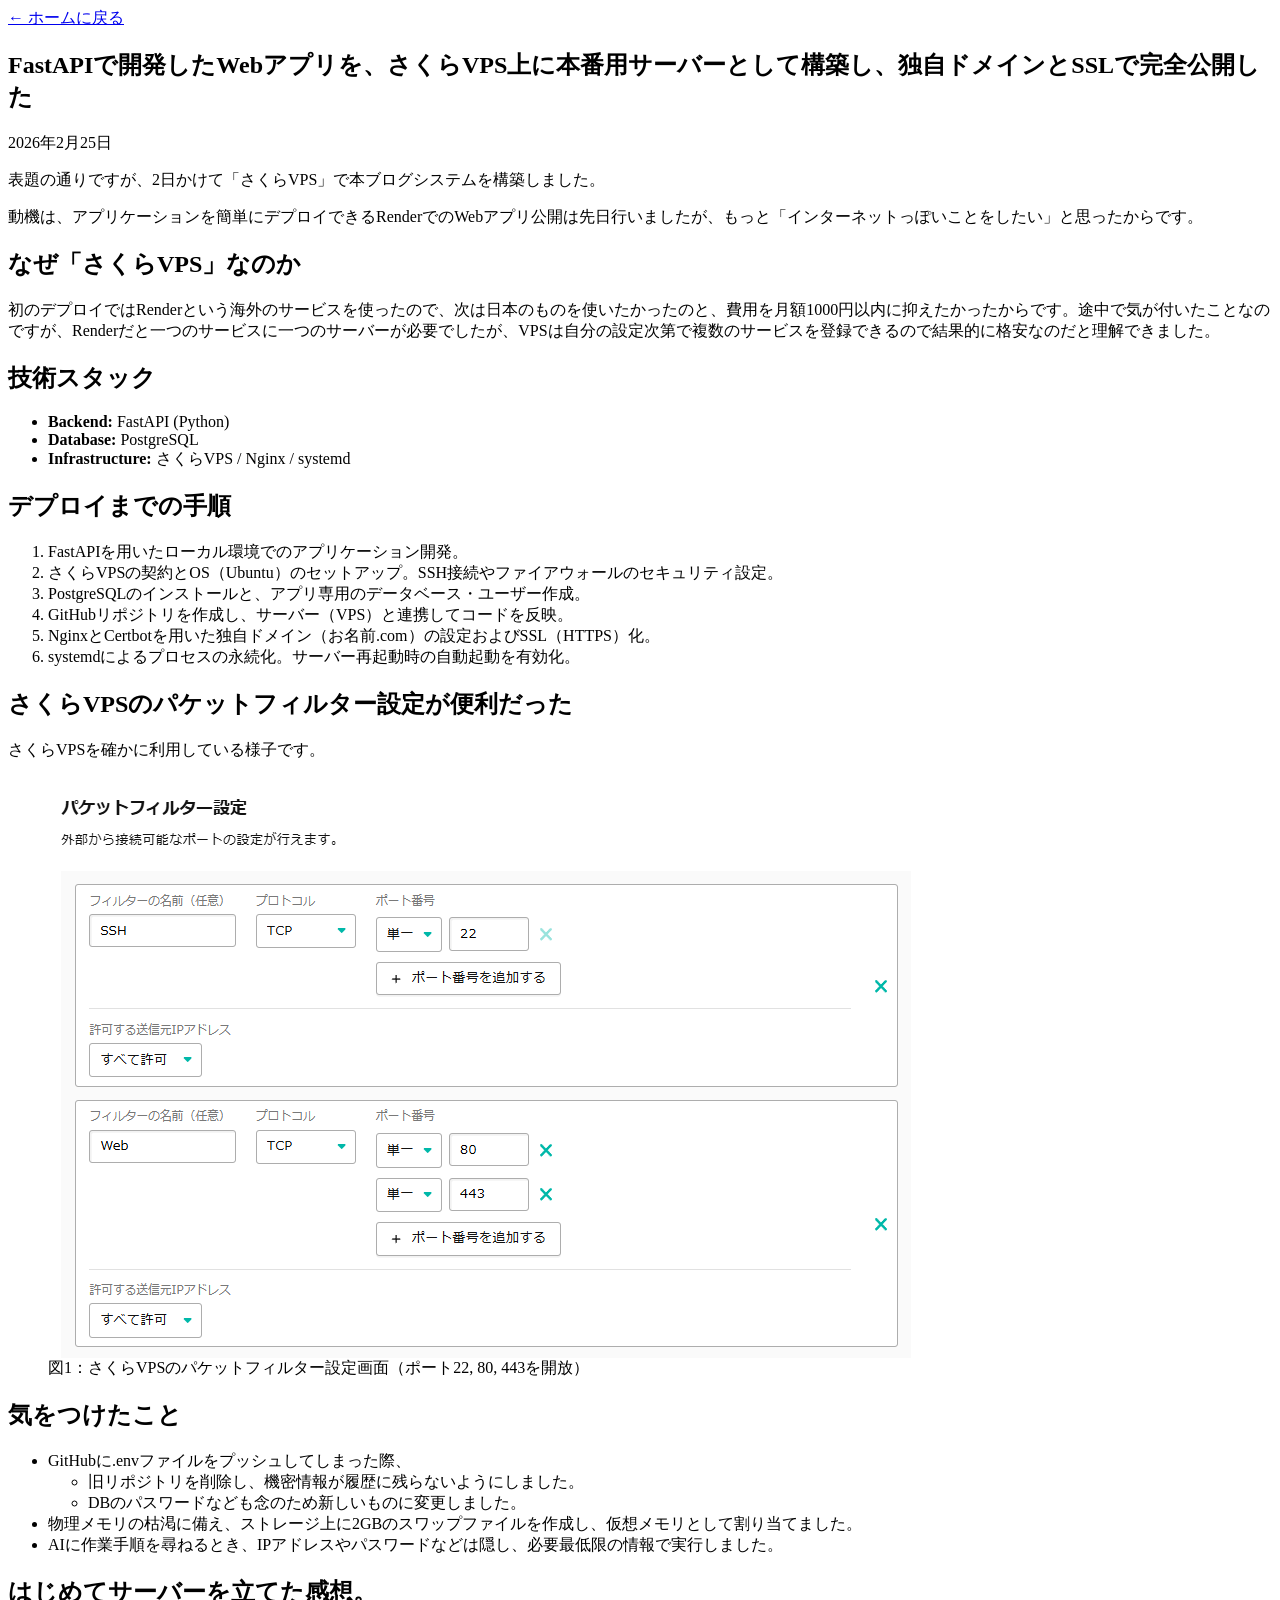
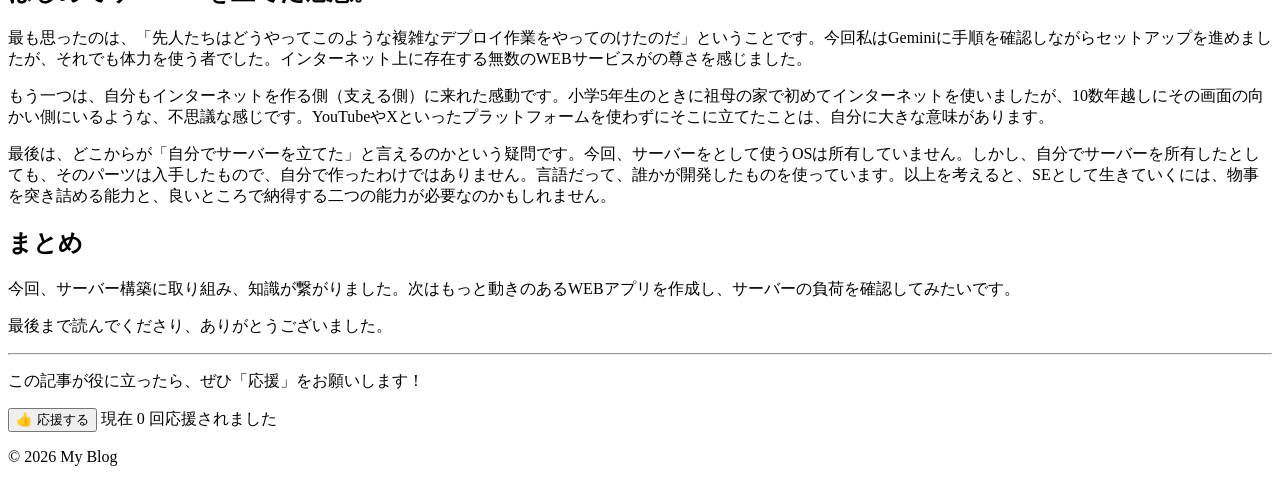
==== static/posts/2026-02-25-db-setup.html @ cd1fa76f "Correct initial commit from BlogApp folder" ====
<body>
    <header>
        <nav><a href="../index.html">← ホームに戻る</a></nav>
    </header>

    <main>
        <article class="post-content">
            <header class="post-header">
                <h1>FastAPIで開発したWebアプリを、さくらVPS上に本番用サーバーとして構築し、独自ドメインとSSLで完全公開した</h1>
                <time datetime="2026-02-25">2026年2月25日</time>
            </header>

            <section class="intro">
                <p>表題の通りですが、2日かけて「さくらVPS」で本ブログシステムを構築しました。</p>
                <p>動機は、アプリケーションを簡単にデプロイできるRenderでのWebアプリ公開は先日行いましたが、もっと「インターネットっぽいことをしたい」と思ったからです。</p>
            </section>

            <section class="details">
                <h2>なぜ「さくらVPS」なのか</h2>
                <p>初のデプロイではRenderという海外のサービスを使ったので、次は日本のものを使いたかったのと、費用を月額1000円以内に抑えたかったからです。途中で気が付いたことなのですが、Renderだと一つのサービスに一つのサーバーが必要でしたが、VPSは自分の設定次第で複数のサービスを登録できるので結果的に格安なのだと理解できました。</p>

                <h2>技術スタック</h2>
                <ul>
                    <li><strong>Backend:</strong> FastAPI (Python)</li>
                    <li><strong>Database:</strong> PostgreSQL</li>
                    <li><strong>Infrastructure:</strong> さくらVPS / Nginx / systemd</li>
                </ul>
            </section>

            <section　class="step">
                <h2>デプロイまでの手順</h2>
                    <ol>
                        <li>FastAPIを用いたローカル環境でのアプリケーション開発。</li>
                        <li>さくらVPSの契約とOS（Ubuntu）のセットアップ。SSH接続やファイアウォールのセキュリティ設定。</li>
                        <li>PostgreSQLのインストールと、アプリ専用のデータベース・ユーザー作成。</li>
                        <li>GitHubリポジトリを作成し、サーバー（VPS）と連携してコードを反映。</li>
                        <li>NginxとCertbotを用いた独自ドメイン（お名前.com）の設定およびSSL（HTTPS）化。</li>
                        <li>systemdによるプロセスの永続化。サーバー再起動時の自動起動を有効化。</li>
                    </ol>
            </section>
                
            <section>
                <h2>さくらVPSのパケットフィルター設定が便利だった</h2>
                <p>さくらVPSを確かに利用している様子です。</p>
                <figure>
                <img src="../images/firewall.png" alt="パケットフィルターの設定画面">
                <figcaption>図1：さくらVPSのパケットフィルター設定画面（ポート22, 80, 443を開放）</figcaption>
            </section>

            <section>
                <h2>気をつけたこと</h2>
                <ul>
                    <li>GitHubに.envファイルをプッシュしてしまった際、
                    </li>
                        <ul>
                            <li>旧リポジトリを削除し、機密情報が履歴に残らないようにしました。</li>
                            <li>DBのパスワードなども念のため新しいものに変更しました。</li>
                        </ul>
                    <li>物理メモリの枯渇に備え、ストレージ上に2GBのスワップファイルを作成し、仮想メモリとして割り当てました。</li>
                    <li>AIに作業手順を尋ねるとき、IPアドレスやパスワードなどは隠し、必要最低限の情報で実行しました。</li>
                </ul>
            </section>

            <section>
                <h2>はじめてサーバーを立てた感想。</h2>
                <p>最も思ったのは、「先人たちはどうやってこのような複雑なデプロイ作業をやってのけたのだ」ということです。今回私はGeminiに手順を確認しながらセットアップを進めましたが、それでも体力を使う者でした。インターネット上に存在する無数のWEBサービスがの尊さを感じました。</p>
                <p>もう一つは、自分もインターネットを作る側（支える側）に来れた感動です。小学5年生のときに祖母の家で初めてインターネットを使いましたが、10数年越しにその画面の向かい側にいるような、不思議な感じです。YouTubeやXといったプラットフォームを使わずにそこに立てたことは、自分に大きな意味があります。</p>
                <p>最後は、どこからが「自分でサーバーを立てた」と言えるのかという疑問です。今回、サーバーをとして使うOSは所有していません。しかし、自分でサーバーを所有したとしても、そのパーツは入手したもので、自分で作ったわけではありません。言語だって、誰かが開発したものを使っています。以上を考えると、SEとして生きていくには、物事を突き詰める能力と、良いところで納得する二つの能力が必要なのかもしれません。</p>
            </section>

            <section>
                <h2>まとめ</h2>
                <p>今回、サーバー構築に取り組み、知識が繋がりました。次はもっと動きのあるWEBアプリを作成し、サーバーの負荷を確認してみたいです。</p>
                <p>最後まで読んでくださり、ありがとうございました。</p>
            </section>

            <hr>

            <section class="like-section">
                <p>この記事が役に立ったら、ぜひ「応援」をお願いします！</p>
                <div class="like-controls">
                    <button id="like-button" onclick="doLike()">👍 応援する</button>
                    <span class="count-wrapper">現在 <span id="count">0</span> 回応援されました</span>
                </div>
            </section>
        </article>
    </main>

    <footer>
        <p>&copy; 2026 My Blog</p>
    </footer>

    <script>
        // 記事ごとにここだけユニークなIDに変える
        const POST_ID = "2026-02-25-db-setup.html"; 
    </script>
    <script src="../js/like.js"></script>
</body>
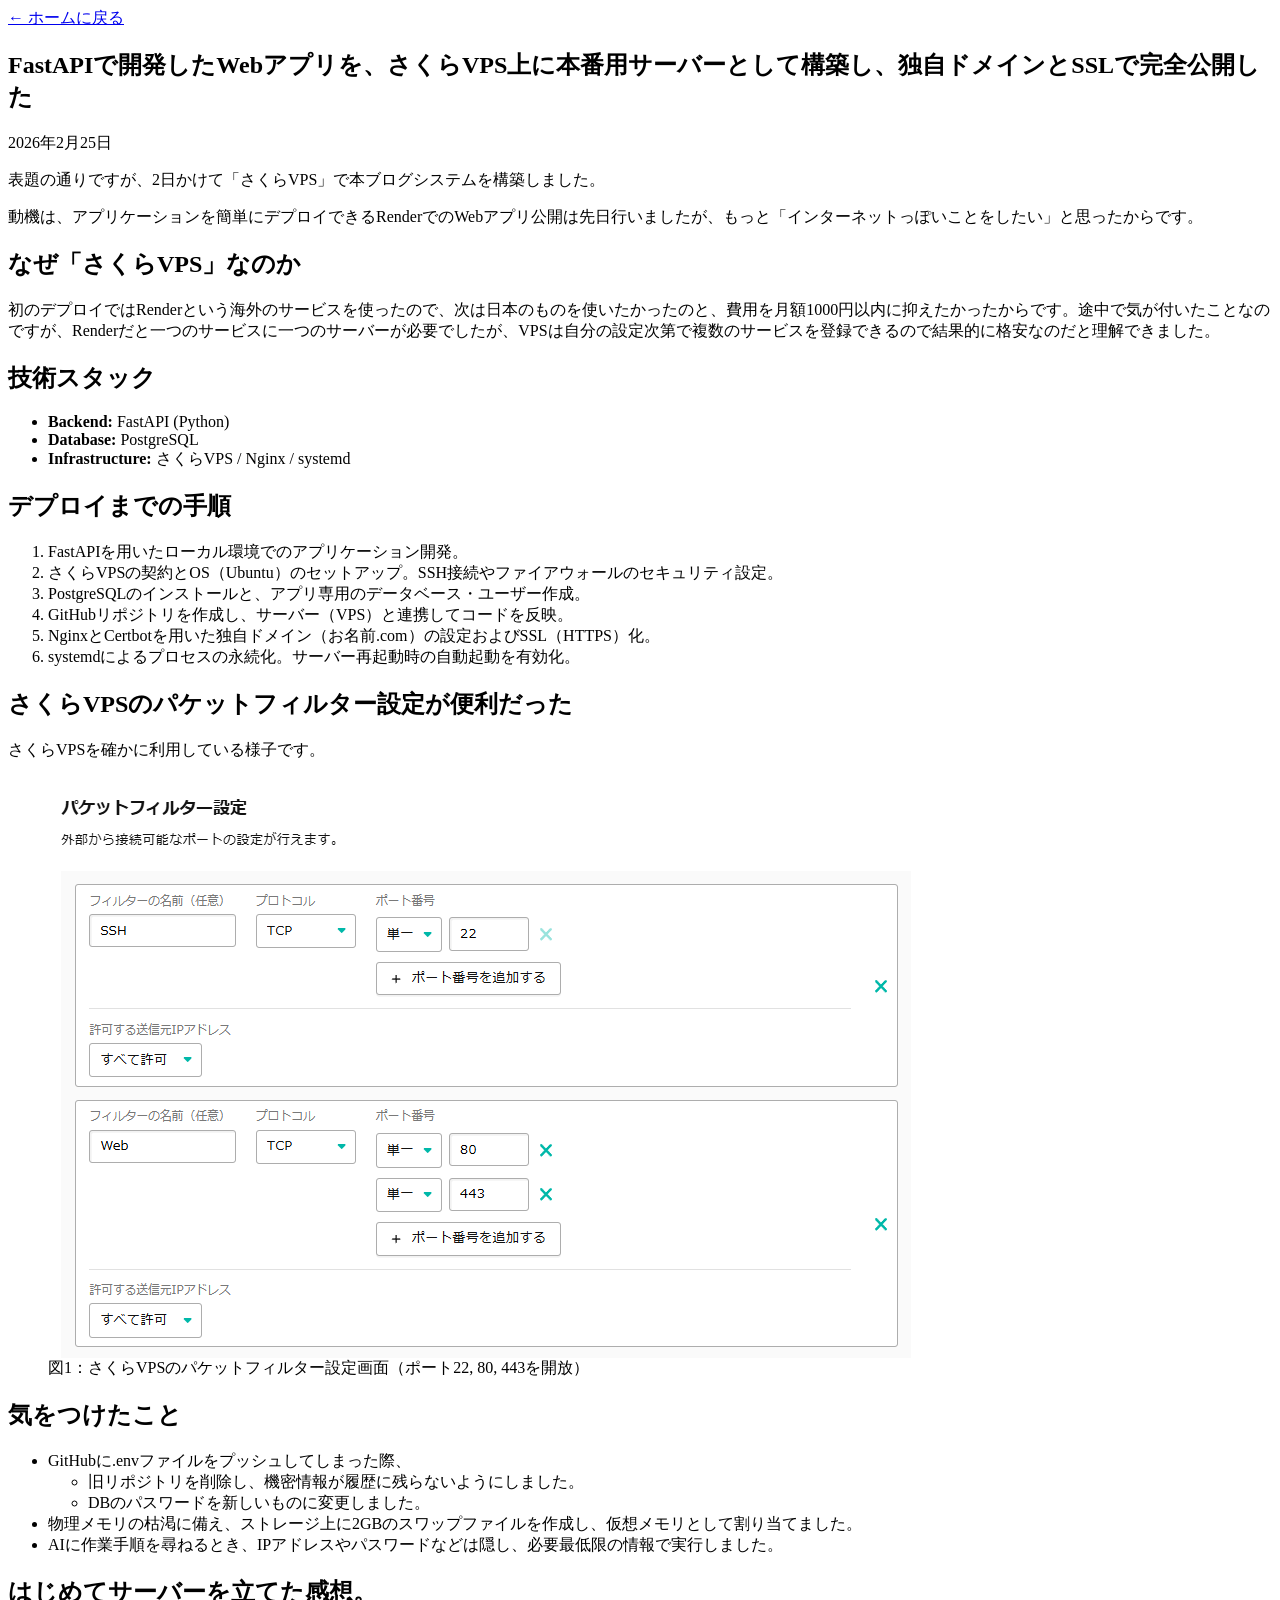
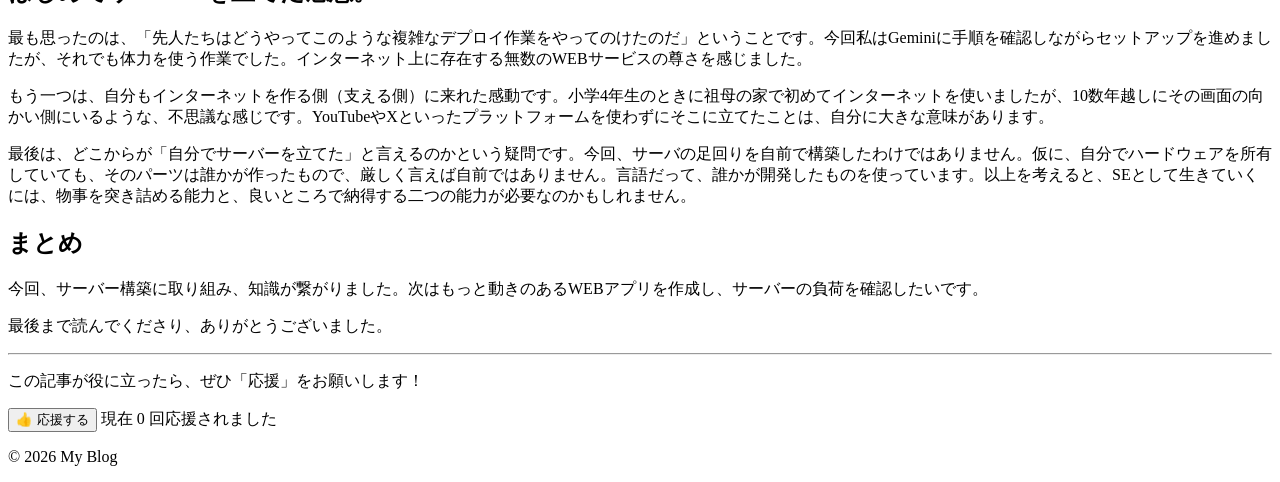
==== commit b7459f9b: "Final cleanup and design update" ====
--- a/static/posts/2026-02-25-db-setup.html
+++ b/static/posts/2026-02-25-db-setup.html
@@ -54,7 +54,7 @@
                     </li>
                         <ul>
                             <li>旧リポジトリを削除し、機密情報が履歴に残らないようにしました。</li>
-                            <li>DBのパスワードなども念のため新しいものに変更しました。</li>
+                            <li>DBのパスワードを新しいものに変更しました。</li>
                         </ul>
                     <li>物理メモリの枯渇に備え、ストレージ上に2GBのスワップファイルを作成し、仮想メモリとして割り当てました。</li>
                     <li>AIに作業手順を尋ねるとき、IPアドレスやパスワードなどは隠し、必要最低限の情報で実行しました。</li>
@@ -63,14 +63,14 @@
 
             <section>
                 <h2>はじめてサーバーを立てた感想。</h2>
-                <p>最も思ったのは、「先人たちはどうやってこのような複雑なデプロイ作業をやってのけたのだ」ということです。今回私はGeminiに手順を確認しながらセットアップを進めましたが、それでも体力を使う者でした。インターネット上に存在する無数のWEBサービスがの尊さを感じました。</p>
-                <p>もう一つは、自分もインターネットを作る側（支える側）に来れた感動です。小学5年生のときに祖母の家で初めてインターネットを使いましたが、10数年越しにその画面の向かい側にいるような、不思議な感じです。YouTubeやXといったプラットフォームを使わずにそこに立てたことは、自分に大きな意味があります。</p>
-                <p>最後は、どこからが「自分でサーバーを立てた」と言えるのかという疑問です。今回、サーバーをとして使うOSは所有していません。しかし、自分でサーバーを所有したとしても、そのパーツは入手したもので、自分で作ったわけではありません。言語だって、誰かが開発したものを使っています。以上を考えると、SEとして生きていくには、物事を突き詰める能力と、良いところで納得する二つの能力が必要なのかもしれません。</p>
+                <p>最も思ったのは、「先人たちはどうやってこのような複雑なデプロイ作業をやってのけたのだ」ということです。今回私はGeminiに手順を確認しながらセットアップを進めましたが、それでも体力を使う作業でした。インターネット上に存在する無数のWEBサービスの尊さを感じました。</p>
+                <p>もう一つは、自分もインターネットを作る側（支える側）に来れた感動です。小学4年生のときに祖母の家で初めてインターネットを使いましたが、10数年越しにその画面の向かい側にいるような、不思議な感じです。YouTubeやXといったプラットフォームを使わずにそこに立てたことは、自分に大きな意味があります。</p>
+                <p>最後は、どこからが「自分でサーバーを立てた」と言えるのかという疑問です。今回、サーバの足回りを自前で構築したわけではありません。仮に、自分でハードウェアを所有していても、そのパーツは誰かが作ったもので、厳しく言えば自前ではありません。言語だって、誰かが開発したものを使っています。以上を考えると、SEとして生きていくには、物事を突き詰める能力と、良いところで納得する二つの能力が必要なのかもしれません。</p>
             </section>
 
             <section>
                 <h2>まとめ</h2>
-                <p>今回、サーバー構築に取り組み、知識が繋がりました。次はもっと動きのあるWEBアプリを作成し、サーバーの負荷を確認してみたいです。</p>
+                <p>今回、サーバー構築に取り組み、知識が繋がりました。次はもっと動きのあるWEBアプリを作成し、サーバーの負荷を確認したいです。</p>
                 <p>最後まで読んでくださり、ありがとうございました。</p>
             </section>
 
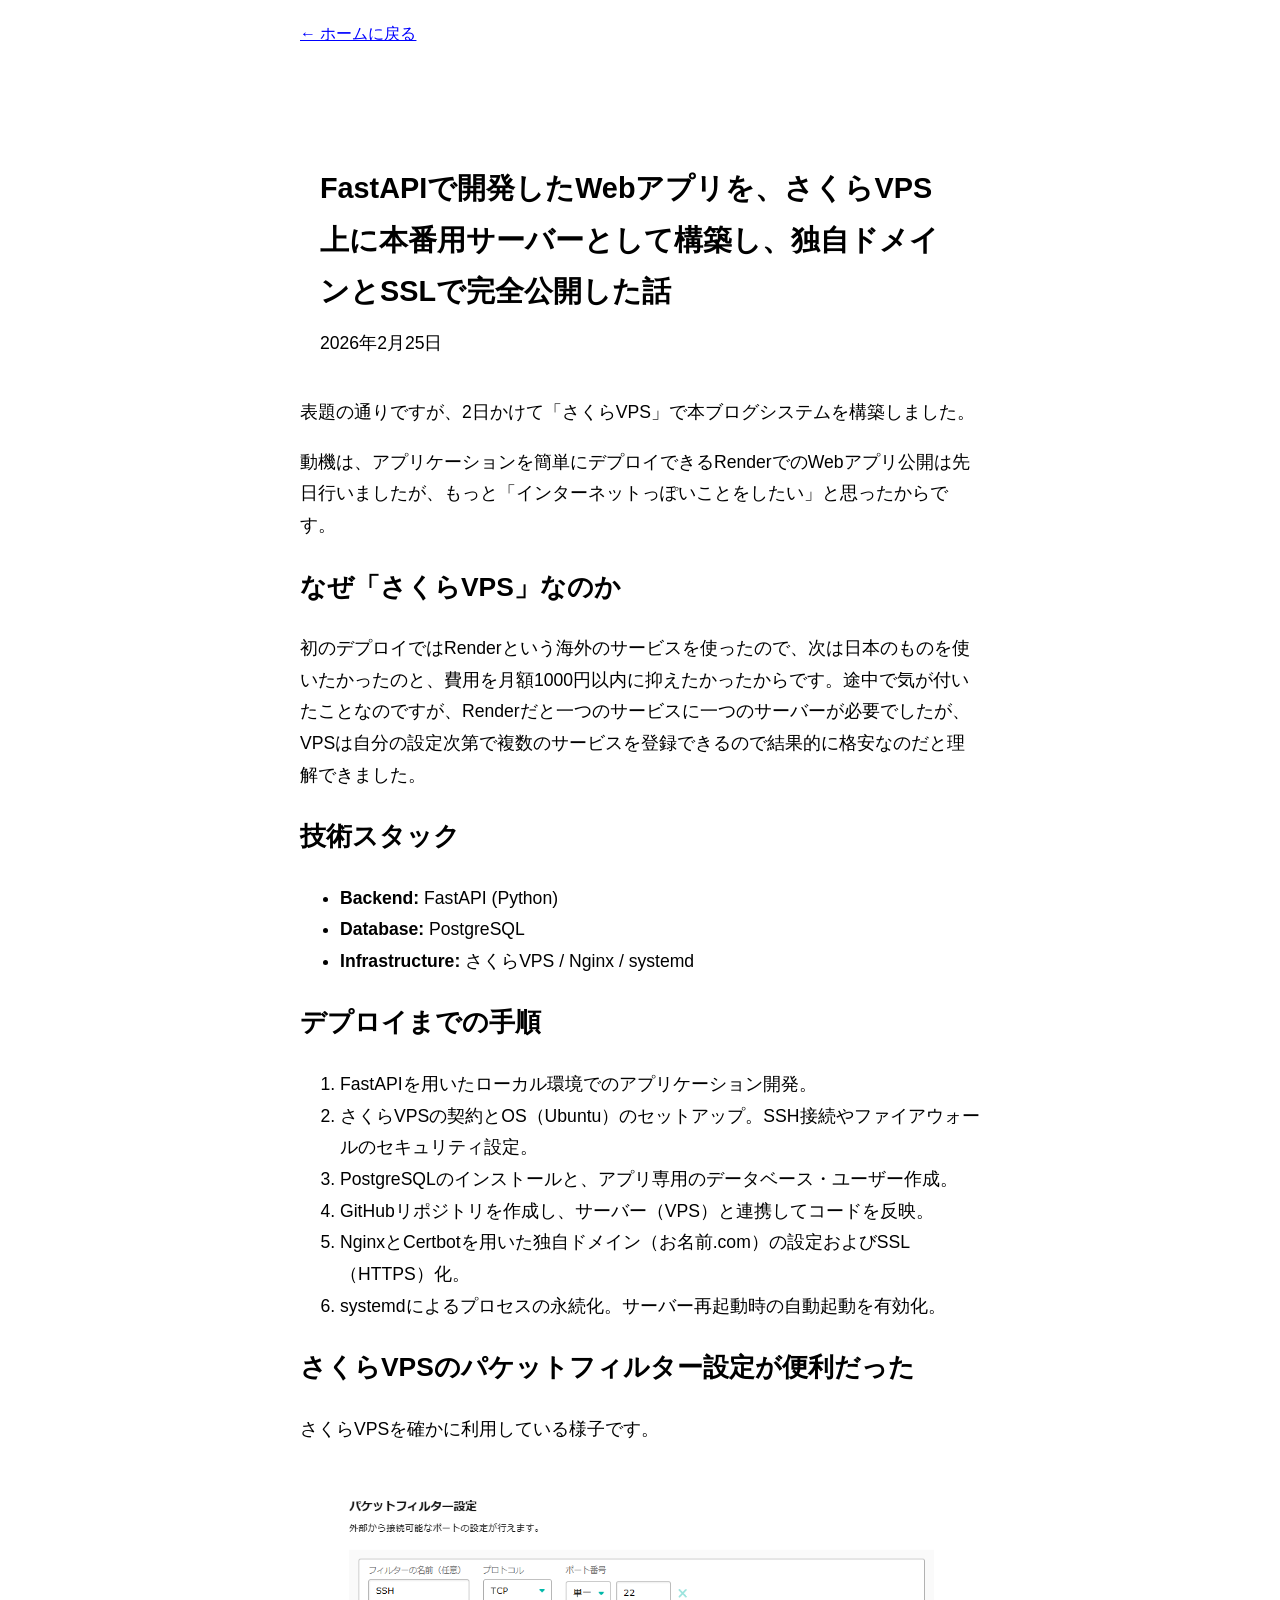
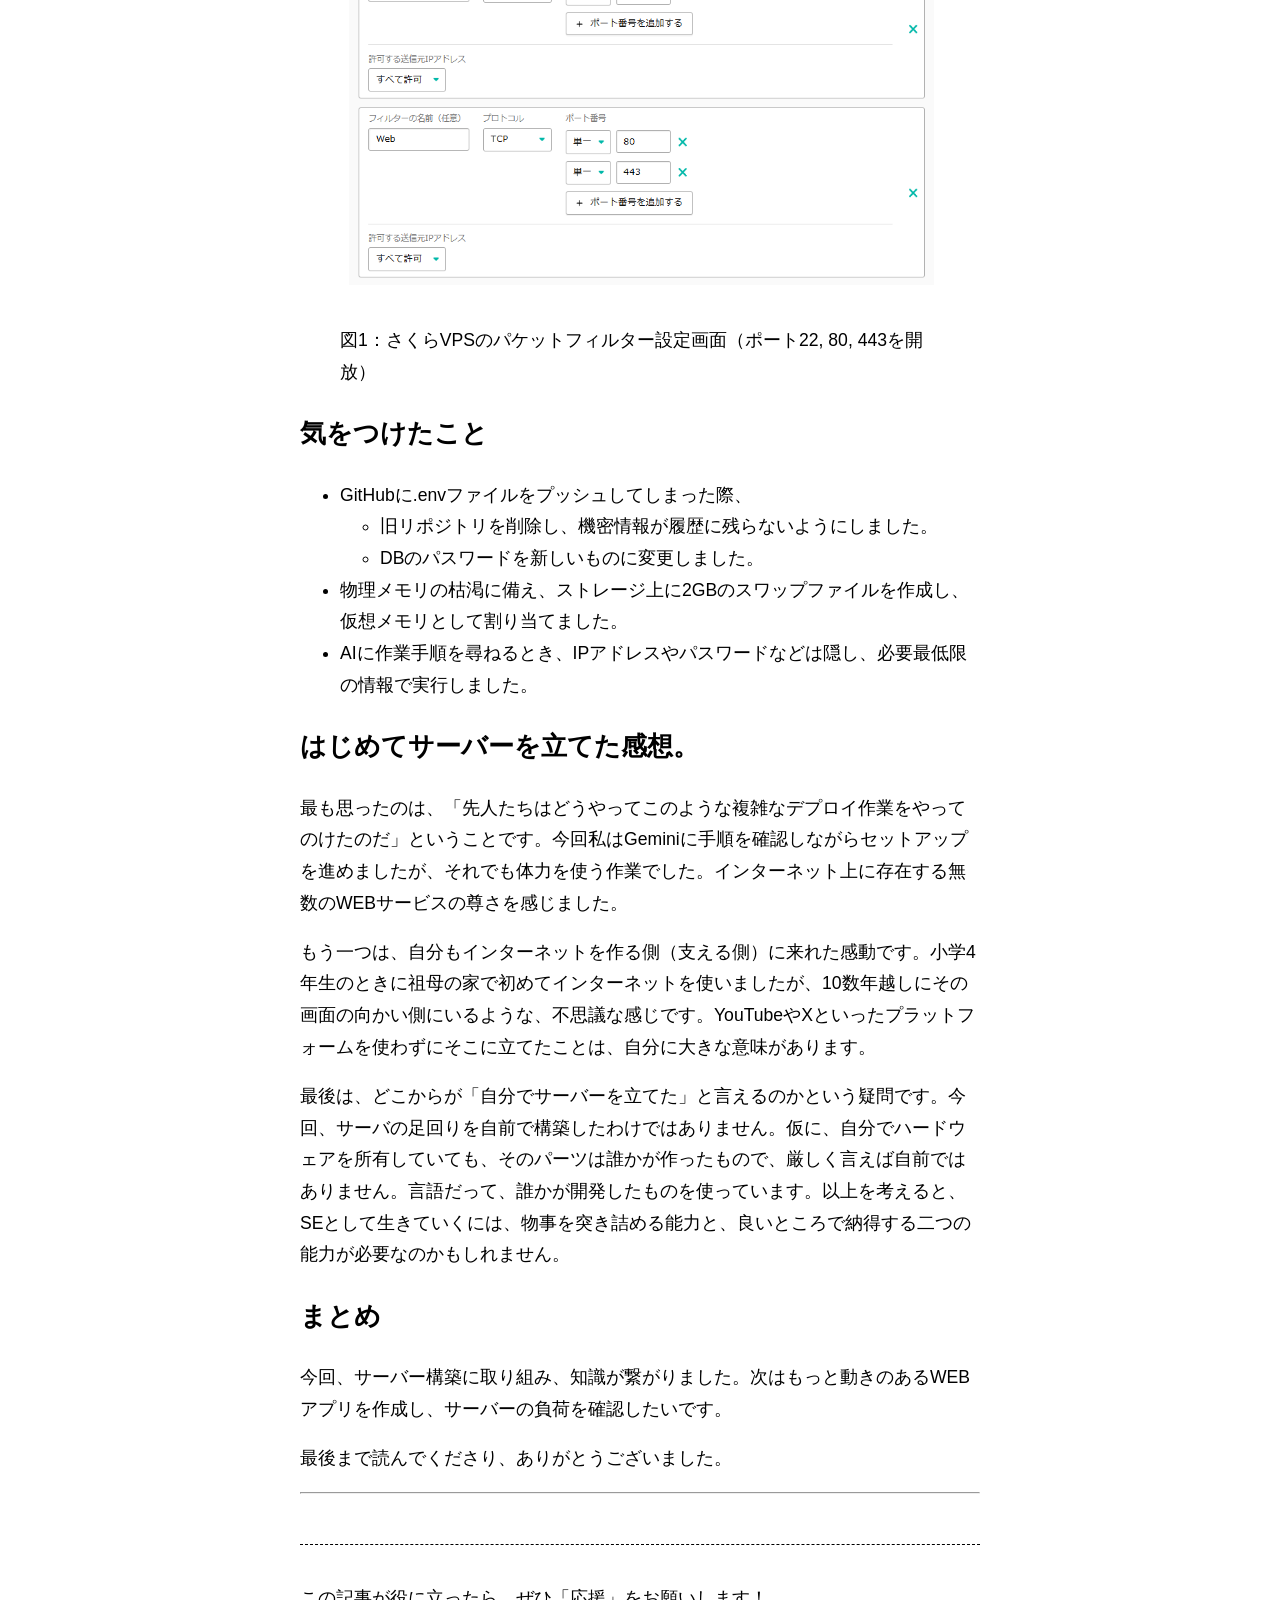
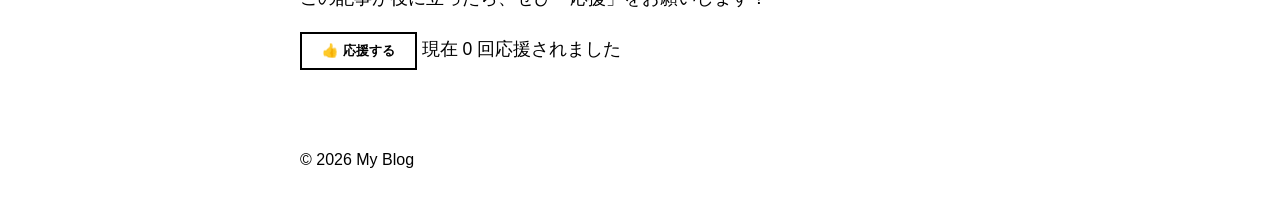
==== commit aa764e14: "fix: centered layout for better readability" ====
--- a/static/posts/2026-02-25-db-setup.html
+++ b/static/posts/2026-02-25-db-setup.html
@@ -1,3 +1,11 @@
+<!DOCTYPE html>
+<html lang="ja">
+<head>
+    <meta charset="UTF-8">
+    <meta name="viewport" content="width=device-width, initial-scale=1.0">
+    <title>FastAPIで開発したWebアプリを、さくらVPS上に本番用サーバーとして構築し、独自ドメインとSSLで完全公開した話</title>
+    <link rel="stylesheet" href="../style.css"> 
+</head>
 <body>
     <header>
         <nav><a href="../index.html">← ホームに戻る</a></nav>
@@ -6,7 +14,7 @@
     <main>
         <article class="post-content">
             <header class="post-header">
-                <h1>FastAPIで開発したWebアプリを、さくらVPS上に本番用サーバーとして構築し、独自ドメインとSSLで完全公開した</h1>
+                <h1>FastAPIで開発したWebアプリを、さくらVPS上に本番用サーバーとして構築し、独自ドメインとSSLで完全公開した話</h1>
                 <time datetime="2026-02-25">2026年2月25日</time>
             </header>
 
--- a/static/style.css
+++ b/static/style.css
@@ -0,0 +1,73 @@
+/* ベース設定 */
+body {
+    font-family: sans-serif;
+    line-height: 1.8;
+    color: black;
+    background-color: white;
+    margin: 0;
+    padding: 0;
+}
+
+/* 主要な要素をすべて中央に寄せる */
+header, 
+main, 
+footer, 
+.post-list {
+    max-width: 720px;    /* 読みやすい幅に制限 */
+    margin: 0 auto;      /* 左右の余白を自動（中央寄せ） */
+    padding: 20px;       /* スマホで見た時の端の余白 */
+    width: 100%;         /* 幅を最大値まで広げる */
+    box-sizing: border-box; /* パディングを含めて幅を計算 */
+}
+
+/* 記事本文のデザイン */
+.post-content {
+    margin-top: 30px;
+    font-size: 1.1rem;
+}
+
+/* 見出しの調整 */
+h1 {
+    font-size: 1.8rem;
+    margin-bottom: 10px;
+}
+
+/* リンクのデザイン */
+a {
+    color: blue;
+    text-decoration: underline;
+}
+
+a:hover {
+    color: black;
+}
+
+/* 画像の設定（はみ出し防止＋中央寄せ） */
+img {
+    max-width: 100%;
+    height: auto;
+    display: block;
+    margin: 40px auto;
+}
+
+/* いいねセクション */
+.like-section {
+    margin-top: 50px;
+    padding: 20px 0;
+    border-top: 1px dashed black;
+}
+
+/* ボタンのデザイン */
+button {
+    background-color: white;
+    color: black;
+    border: 2px solid black;
+    padding: 8px 20px;
+    font-weight: bold;
+    cursor: pointer;
+}
+
+button:hover {
+    background-color: black;
+    color: white;
+}
